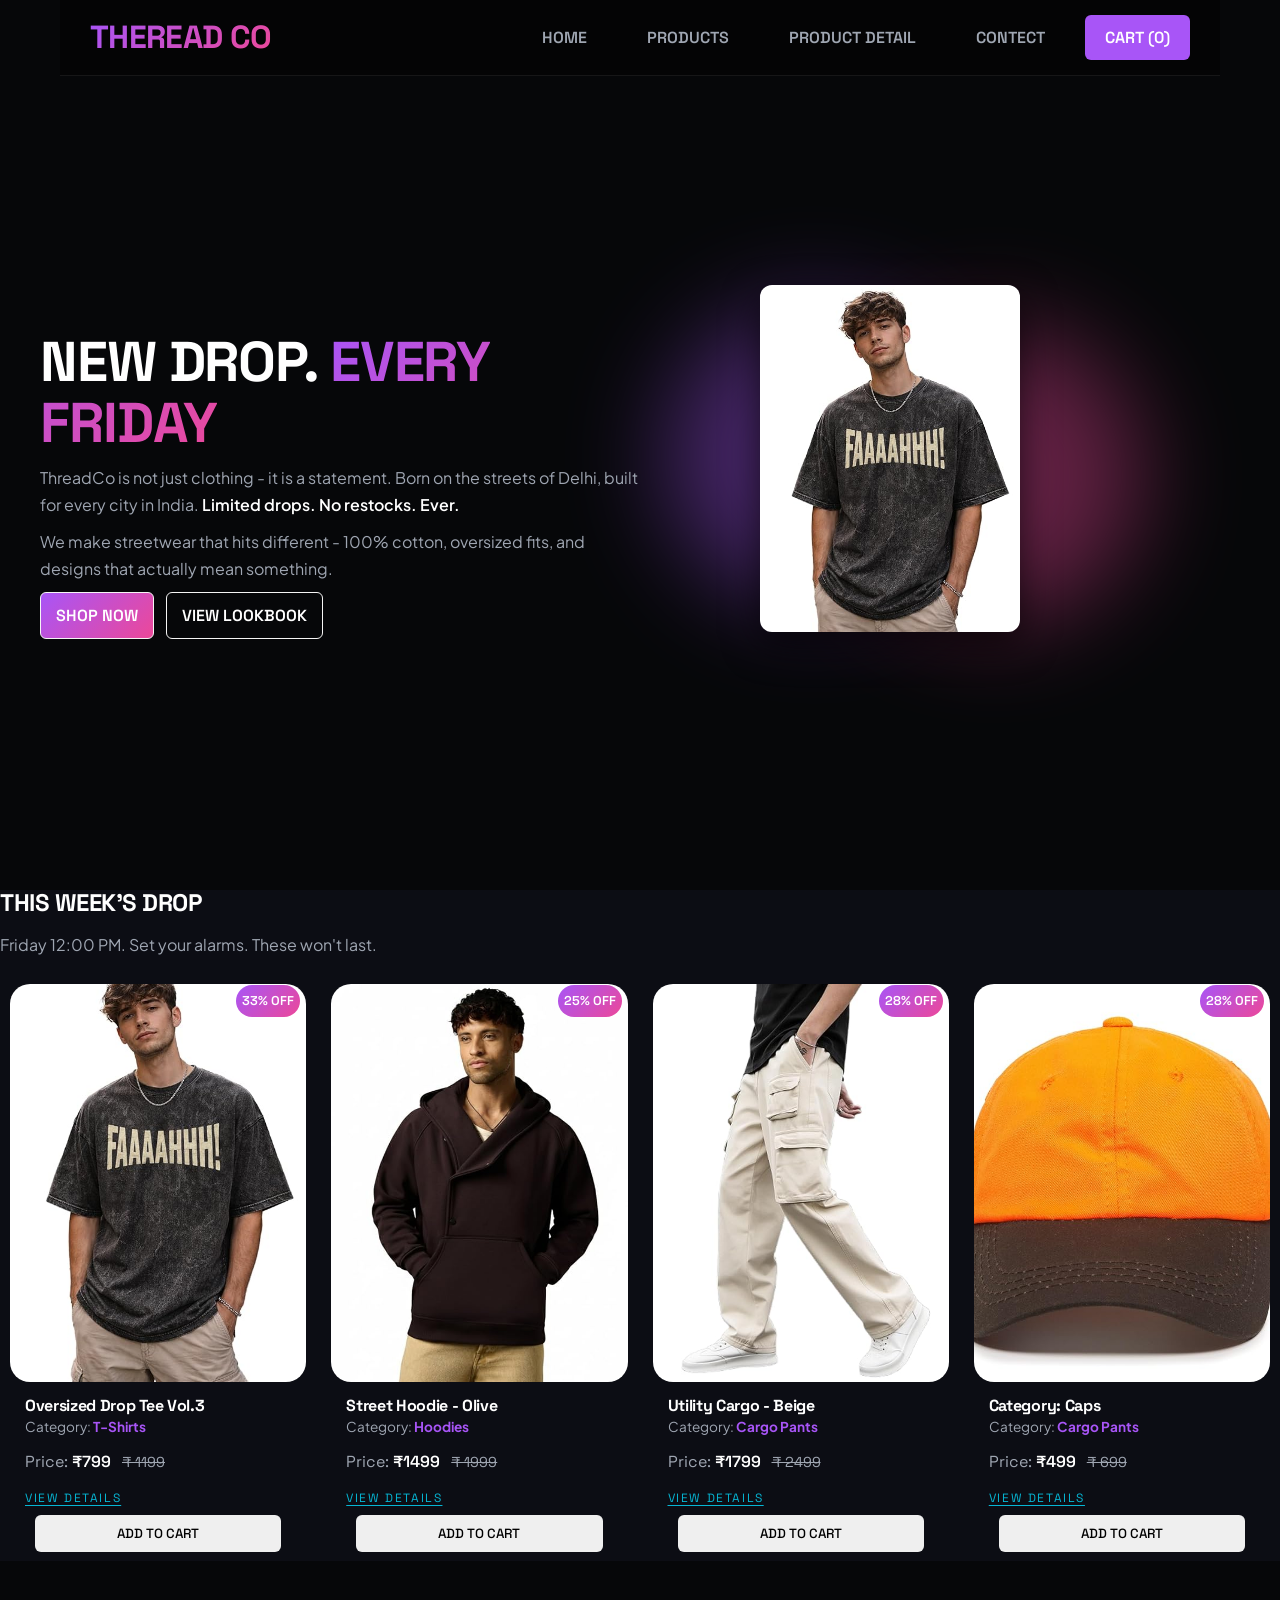
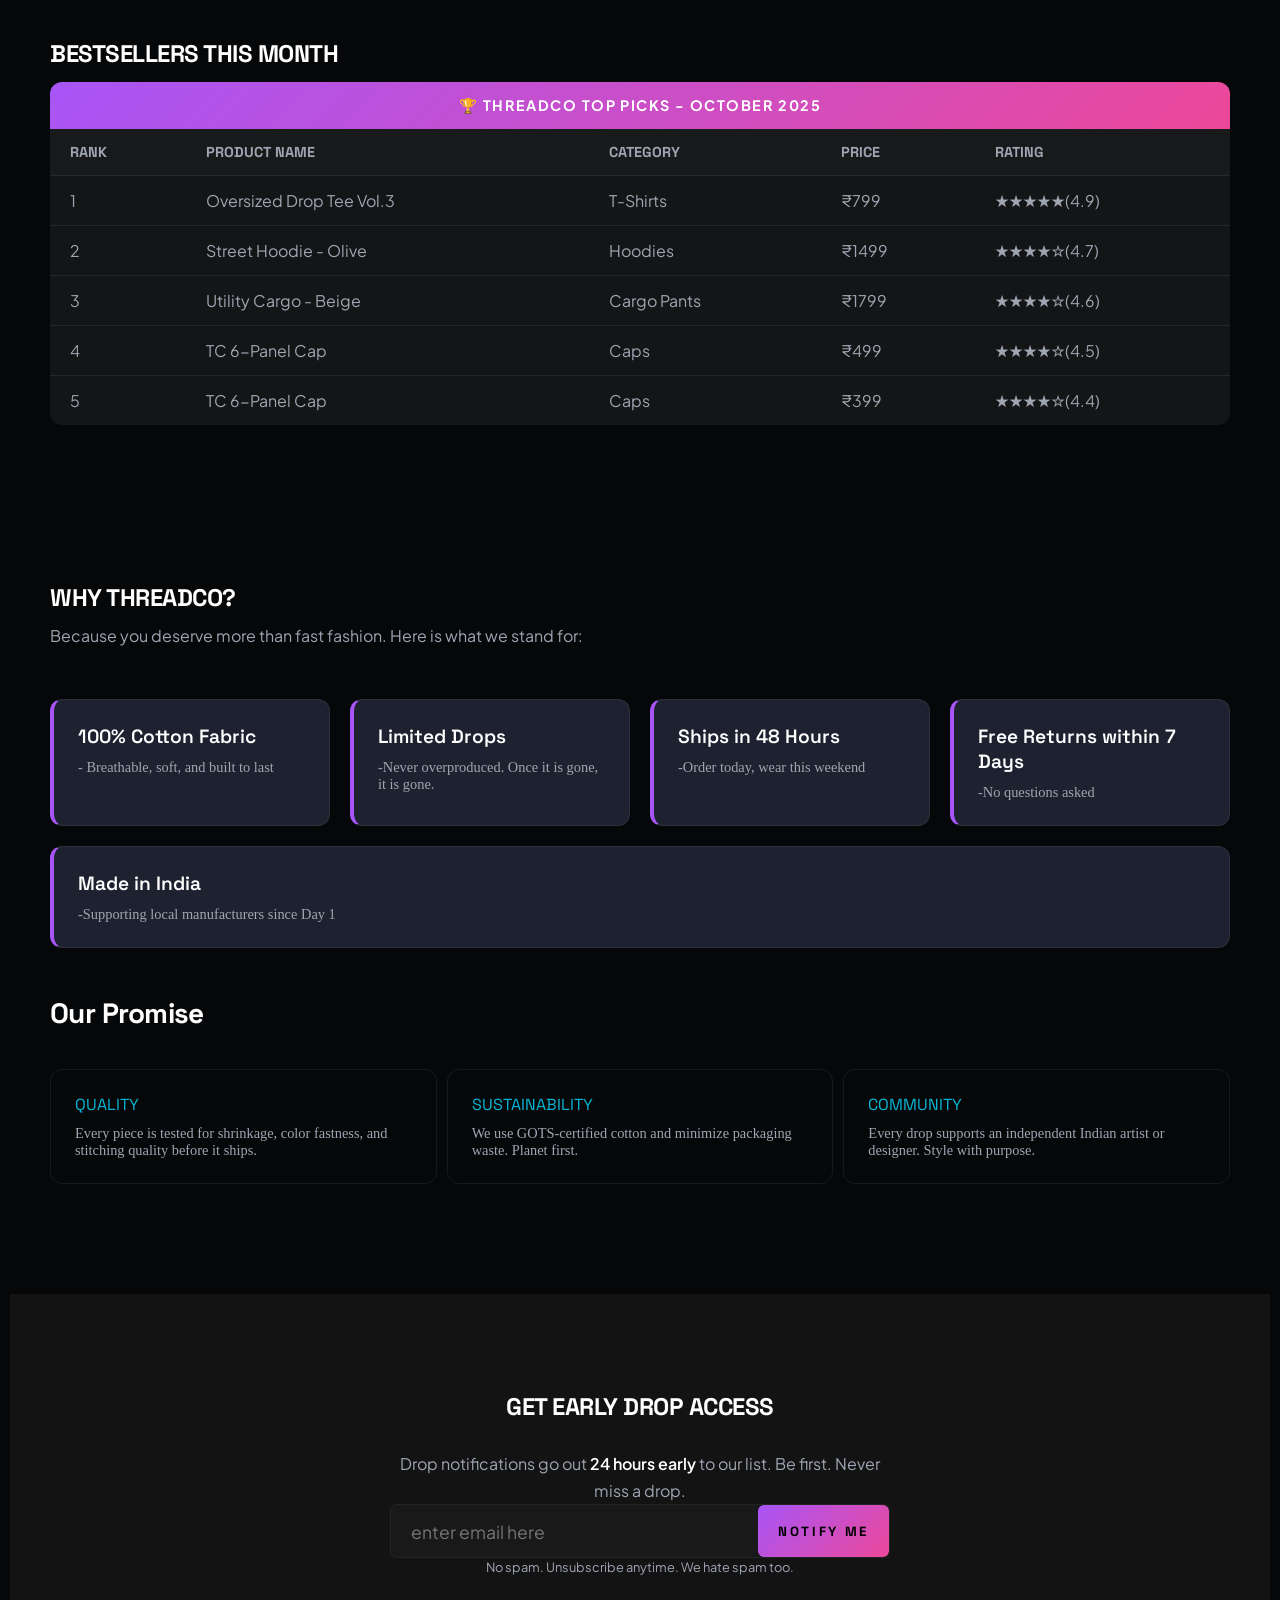
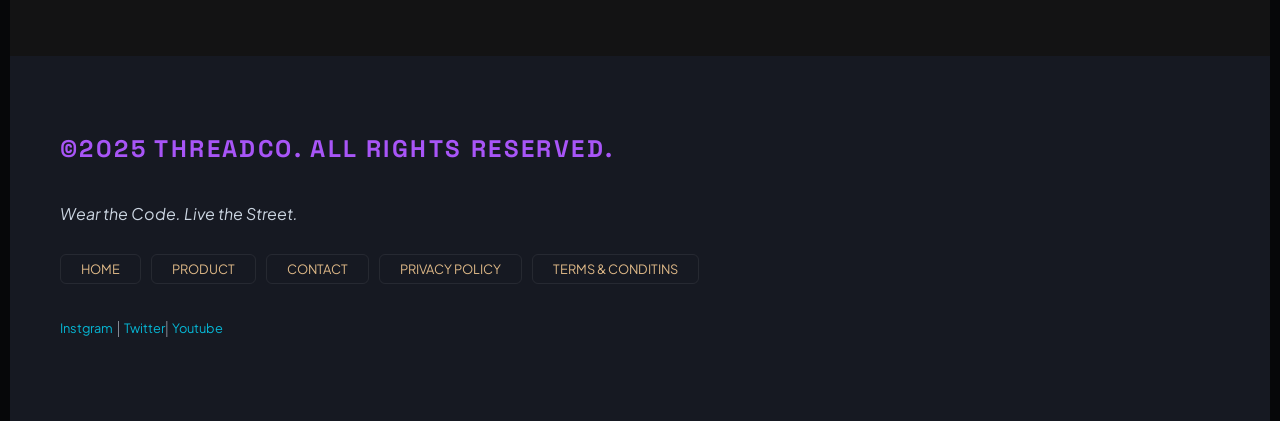
==== index.html @ 972f9338 "Add thread-co project" ====
<!DOCTYPE html>
<html lang="en">
<head>
    <meta charset="UTF-8">
    <meta name="viewport" content="width=device-width, initial-scale=1.0">
    <title> Thredco - the Catalogue </title>
    <link rel="stylesheet" href="sty.css">
    
    
  
</head>
<body>
    <header>
        <h1>Theread Co</h1>
        <!-- <p><em>Were the code live the street.</em></p> -->
     <nav>
        <ul>
            <li><a href="index.html">Home</a></li>
            <li><a href="Products.html">Products</a></li>
            <li ><a href="ProductDetail.html">Product Detail</a></li>
            <li><a href="Contectus.html">Contect</a></li>
            <li id="hii"><a href="Add to Cart">Cart (0)</a></li>
        </ul>
      </nav>
    </header>
    <main>
        <section id="hero">
          
           <div class="left-hero">
             <h2>New Drop. <span id="gradient-text">Every Friday</span>
                </h2>
            <p>ThreadCo is not just clothing - it is a statement. Born on the streets of Delhi, built for every city in India. <strong>Limited drops. No restocks. Ever.</strong></p>
            <p>We make streetwear that hits different - 100% cotton, oversized fits, and designs that actually mean something.</p>
            <div id="cta"> 
                 <a href="Products.html" class="btn1">Shop Now </a> 
        
             <a href="Products.html" class="btn2">View Lookbook</a>
            </div>
          
            </div> 
            <div class="right-hero">
                  <div class="glow  orb1"></div>
                    <div class="glow orb2"></div>
                    <div class="right-hero-image"> <img src="img/product 1.jpg" alt=""></div>
               
            </div>
             
          
        </section>

        <section id="week-drop">
            <h2>This Week's Drop</h2>
            <p>Friday 12:00 PM. Set your alarms. These won't last.</p>

        
         <div class="cards">

             <article >
                <figure>
                    <img src="img/product 1.jpg" alt="">
                    <figcaption>
                        Oversized Drop Tee Vol.3
                    </figcaption>
                </figure>
                <h3>Oversized Drop Tee Vol.3</h3>
                <p>Category: <span>T-Shirts</span></p>
                <p>Price: <strong>&#8377;799 
                </strong><s>&#8377; 1199</s></p>
                <p><mark>33% OFF</mark></p>
            
                
                <a href="">View Details</a>
                <button >Add to Cart</button>
            </article>
        

    
            

            <article >
                <figure>
                    <img src="img/product 2.jpg" alt="">
                    <figcaption>
                        Street Hoodie - Olive
                    </figcaption>
                </figure>
                <h3>Street Hoodie - Olive</h3>
                <p>Category: <span>Hoodies</span></p>
                <p>Price: <strong>&#8377;1499 
                </strong><s>&#8377; 1999</s></p>
                <p><mark>25% OFF</mark></p>
            
                <a href="">View Details</a>
                <button >Add to Cart</button>

            </article>

        



                <article >
                <figure>
                    <img src="img/product 3.jpg" alt="">
                    <figcaption>
                        Utility Cargo - Beige

                    </figcaption>
                </figure>
                <h3>Utility Cargo - Beige</h3>
                <p>Category: <span>Cargo Pants</span></p>
                <p>Price: <strong>&#8377;1799 
                </strong><s>&#8377; 2499</s></p>
               <p> <mark>28% OFF</mark></p>
        
                <a href="">View Details</a>
                <button >Add to Cart</button>

            </article>
          
             

                <article>
                <figure>
                    <img src="img/product 4.jpg" alt="">
                    <figcaption>
                        TC 6-Panel Cap
                    </figcaption>
                </figure>
                <h3>Category: Caps</h3>
                <p>Category: <span>Cargo Pants</span></p>
                <p>Price: <strong>&#8377;499 
                </strong><s>&#8377; 699</s></p>
                <p><mark>28% OFF</mark></p>
                
    
                <a href="">View Details</a>
                <button >Add to Cart</button>

            </article>

    </div>

        </section>
           

        
        <section class="best-sellers" id="best-sellers-this">
            <h2>Bestsellers This Month</h2>
            <div class="table-scroll">
            <table>
             <thead>
                <tr>
                    <th colspan="5" id="sk">&#127942;
                 ThreadCo Top Picks - October 2025
                    </th>
                    
                </tr>
                <tr>
                    <th>Rank</th>
                    <th>Product Name</th>
                    <th>Category</th>
                    <th>Price</th>
                    <th>Rating</th>
                </tr>
            </thead>
                <tbody>
                <tr>
                    <td>1</td>
                    <td>Oversized Drop Tee Vol.3</td>
                    <td>T-Shirts</td>
                    <td>&#8377;799</td>
                    <td>&#9733;&#9733;&#9733;&#9733;&#9733;(4.9)</td>
                </tr>
                <tr>
                    <td>2</td>
                    <td>Street Hoodie - Olive</td>
                    <td>Hoodies</td>
                    <td>&#8377;1499</td>
                    <td>&#9733;&#9733;&#9733;&#9733;&#9734;(4.7)</td>
                </tr>
                <tr>
                    <td>3</td>
                    <td>	Utility Cargo - Beige</td>
                    <td>Cargo Pants</td>
                    <td>&#8377;1799</td>
                    <td>&#9733;&#9733;&#9733;&#9733;&#9734;(4.6)</td>
                </tr>
                <tr>
                    <td>4</td>
                    <td>TC 6-Panel Cap</td>
                    <td>Caps</td>
                    <td>&#8377;499</td>
                    <td>&#9733;&#9733;&#9733;&#9733;&#9734;(4.5)</td>
                </tr>
                <tr>
                    <td>5</td>
                    <td>TC 6-Panel Cap</td>
                    <td>Caps</td>
                    <td>&#8377;399</td>
                    <td>&#9733;&#9733;&#9733;&#9733;&#9734;(4.4)</td>
                </tr>
                </tbody>
            </table>
            </div>

        </section>
        <section id="why-threadco">
            <h2>Why ThreadCo?</h2>
            <p>Because you deserve more than fast fashion. Here is what we stand for:</p>
            <ul>
                <li><strong>100% Cotton Fabric</strong> - Breathable, soft, and built to last</li>
                <li><strong>Limited Drops </strong> -Never overproduced. Once it is gone, it is gone.</li>
                <li><strong>Ships in 48 Hours </strong> -Order today, wear this weekend</li>
                <li><strong>Free Returns within 7 Days </strong> -No questions asked</li>
                <li><strong>Made in India </strong> -Supporting local manufacturers since Day 1</li>
            </ul>
                <h3>Our Promise</h3>
                <dl >
                    <section>
                         <dt>Quality </dt>
                        <dd>
                            Every piece is tested for shrinkage, color fastness, and stitching quality before it ships.
                        </dd>
                    </section>
                    <section>

                    
                        <dt>Sustainability </dt>
                    <dd>
                        We use GOTS-certified cotton and minimize packaging waste. Planet first.
                    </dd>
                    </section>
                    <section>
                         
                   
                    <dt>Community </dt>
                     <dd>Every drop supports an independent Indian artist or designer. Style with purpose.

                     </dd>
                    </section>
                   
                   
                   
                   

                </dl>
            
        </section>
        <section id="get-early">
            <h2>Get Early Drop Access</h2>
            <p>Drop notifications go out <strong>24 hours early</strong>  to our list. Be first. Never miss a drop.</p>
            <form action="">
                <!-- <label for="email">Your Email:</label> -->
                <input type="email" id="email" placeholder="enter email here">
                <button type="button">Notify Me</button><br>
                 </form>
                <small>No spam. Unsubscribe anytime. We hate spam too.</small>
           

        </section>

    </main>
    <footer id="footer">
        <h3>&copy;2025 ThreadCo. All rights reserved.</h3>
        <em>Wear the Code. Live the Street.</em>
        <nav>
        <ul>
            <li><a href="index.html">Home</a></li>
            <li><a href="ProductDetail.html">Product</a></li>
            <li><a href="Contectus.html">Contact</a></li>
            <li><a href="Privicy Policy">Privacy policy</a></li>
            <li><a href="Terms & Condition">Terms & Conditins</a></li>
        </ul>
        </nav>
        <p><a href="">Instgram</a> | <a href="">Twitter</a>| <a href="">Youtube</a></p>
    </footer>
</body>
</html>
---- sty.css ----
@import url("https://fonts.googleapis.com/css2?family=Plus+Jakarta+Sans:wght@300;400;500;600;700;800&family=Space+Grotesk:wght@400;500;600;700;800&display=swap");

* {
  margin: 0;
  padding: 0;
  box-sizing: border-box;
}
html {
  font-size: 16px;
}

:root {
  /* Brand Theme Colors */
  --color-primary: #a855f7;
  --color-primary-glow: rgba(168, 85, 247, 0.25);
  --color-secondary: #ec4899;
  --color-secondary-glow: rgba(236, 72, 153, 0.25);
  --color-accent: #06b6d4;

  /* Base & Layout Backgrounds */
  --color-bg-base: #060709;
  --color-bg-section: #0c0d14;
  --color-bg-footer: #161922;
  --color-surface: #11131a;
  --color-surface-muted: #1e212f;

  /* Borders */
  --color-border: rgba(255, 255, 255, 0.07);

  /* Typography Text Colors */
  --white: #ffffff;
  --color-text-body: #cbd5e1;
  --color-text-muted: #9fa6b2;
  --font-display: "Space Grotesk", sans-serif;
  --font-body: "Plus Jakarta Sans", sans-serif;
  --radius-sm: 6px;
  --radius-md: 12px;
  --radius-lg: 20px;
  --shadow-sm: 0 4px 12px rgba(0, 0, 0, 0.5);
  --shadow-md: 0 12px 36px rgba(0, 0, 0, 0.7);
  --shadow-lg: 0 24px 64px rgba(0, 0, 0, 0.9);
  --gradient-accent: linear-gradient(
    135deg,
    var(--color-primary) 0%,
    var(--color-secondary) 100%
  );
  --gradient-secondary: linear-gradient(
    135deg,
    var(--color-accent) 0%,
    #3b82f6 100%
  );
}
body {
  background-color: var(--color-bg-base);
  /* padding: 0px 40px; */
  padding-left: clamp(20px 3vw 40px);
  padding-right: clamp(20px 3vw 40px);
  overflow-x: hidden;

}

h1,
h2,
h3,
h4,
h5,
h6 {
  font-family: var(--font-display);
  font-weight: 700;
  line-height: 1.1;
  letter-spacing: -0.02em;
  color: var(--white);
}

                      */
h2 {
  font-size: clamp(2rem, 5vw, 3.5rem);
}
h3 {
  font-size: clamp(1.2rem, 2.5vw, 1.75rem);
}
h4 {
  font-size: 1.125rem;
  font-weight: 600;
}
p {
  font-size: 1rem;
  line-height: 1.7;
  color: var(--color-text-muted);
}

small {
  font-size: 0.8rem;
  color: var(--color-text-muted);
}
strong {
  color: var(--white);
  font-weight: 600;
}
em {
  color: var(--color-text-body);
}

html {
  font-size: 16px;
}

ul {
  list-style: none;
}

a {
  /* color: inherit;  */
  color: burlywood;
  text-decoration: none;
}

header {
  position: fixed;
  background-color: rgba(4, 4, 4, 0.604);
  webkit-backdrop-filter: blur(10px);
  display: flex;

  left: 60px;
  right: 60px;
  border-bottom: 1px solid var(--color-border);
  justify-content: space-between;
  align-items: center;
  padding: 20px 30px;
  text-transform: uppercase;
  gap: 10px;
  z-index: 1;
}
header nav ul {
  display: flex;
  gap: 20px;
  flex-wrap: wrap;
  justify-content: center;
}
header h1 {
  font-size: 2rem;
  letter-spacing: spacing 0.07em;
  background: var(--gradient-accent);
  background-clip: text;
  color: transparent;
}

header nav a {
  font-family: var(--font-display);
  color: var(--color-text-muted);
  padding: 12px 20px;
  border-radius: var(--radius-sm);
  font-weight: 600;
  text-wrap: nowrap;
}
header nav a:hover {
  background-color: rgba(32, 31, 31, 0.605);
  color: var(--white);
}
header nav li:last-child a {
  background-color: var(--color-primary);
  color: var(--white);
}
header nav li:last-child a:hover {
  background-color: var(--color-secondary);
}

main {
  padding-top: 80px;
}

#hero {
  min-height: 90vh;
  display: flex;
  justify-content: space-between;
  align-items: center;
  padding: 50px 40px;
  overflow: hidden;
}

.left-hero {
  display: flex;
  flex-direction: column;
  gap: 10px;
  max-width: 600px;
}

.left-hero h2 {
font-size: clamp(2rem, 5vw, 3.5rem);
  text-transform: uppercase;
}

#gradient-text {
  background: var(--gradient-accent);
  background-clip: text;
  color: transparent;
}

#hero p {
  font-size: 1.4rem;
  font-size: clamp(1rem, 1vw, 1.8rem);
  font-family: var(--font-body);
}

#cta {
  display: flex;
  gap: 12px;
  margin: px;
  color: var(--white);
}

#cta a {
  border: 1px solid whitesmoke;
  padding: 12px 15px;
  border-radius: var(--radius-sm);
  text-transform: uppercase;
  font-family: var(--font-display);
  font-weight: 600;
  color: var(--white);
}

.btn1 {
  background: var(--gradient-accent);
  display: flex;
  justify-content: center;
  align-items: center;
}

.btn1:hover {
  background: rgb(240, 119, 226);
  box-shadow: 0px 20px 20px var(--color-secondary-glow);
}

.btn2 {
  border: 2px solid rgba (66, 64, 64, 0.926);
}
.btn2:hover {
  background-color: rgba(255, 255, 255, 0.07);
  border-color: var(--white);
}

.right-hero {
  height: 400px;
  justify-content: center;
  align-items: center;
  flex: 0.8;
  position: relative;

  /* left: 10rem; */
}
.right-hero-image {
  border-radius: var(--radius-lg);
  z-index: -1;
  box-shadow: var(--shadow-md);
  animation: left-hero 3s infinite alternate;
  max-width: 260px;
  height: auto;
  aspect-ratio: 3/4;
  border-radius: var(--radius-md);
  overflow: hidden;
   
   
  
}

.right-hero-image img {
     max-width: 100%; 
  height: auto;
  display: block;
    

  

}

@keyframes left-hero {
  0% {
  }
  100% {
    transform: translateY(8px);
  }
}
.right-hero img:hover {
  border: 1px solid var(--color-primary);
  box-shadow: var(--shadow-md);
}

.glow {
  width: 300px;
  height: 300px;

  border-radius: 50%;
  position: absolute;
  z-index: -1;
  filter: blur(50px);
  opacity: 0.4;
  animation: glowan 5s infinite 1s alternate;
}
@keyframes glowan {
  0% {
    opacity: 0.5;
  }
  100% {
    opacity: 0.1;
  }
}

.orb1 {
  background-color: var(--color-primary);
  top: 5%;
  left: -20%;
}
.orb2 {
  background-color: var(--color-secondary);
  bottom: 15%;
  right: 20%;
}

#week-drop {
  background-color: #0c0d14;
  padding: px px;
}
#week-drop h2 {
  text-transform: uppercase;
}

#week-drop > p {
  margin: 15px 0px;
  font-family: var(--font-body);
}

.cards {
  display: flex;
  flex-wrap: wrap;
  gap: 5px;
  margin-top: 10px;
}
.cards article,
grid article {
  display: flex;
  flex-direction: column;
  flex: 1 1 260px;
  padding: 5px;
  overflow: hidden;
  border-radius: var(--radius-lg);
}
grid article figure {
  aspect-ratio: 4/4;
}

figure {
  position: relative;
  overflow: hidden;
  aspect-ratio: 3/4;
  padding: 5px;
  border-radius: var(--radius-lg);
}

figure img {
  width: 100%;
  height: 100%;
  object-fit: cover;
  overflow: hidden;
  border-radius: var(--radius-lg);
  transition: all 2s linear 0s;
}

p {
  font: 1rem;
  line-height: 1.7;
  color: var(--color-text-muted);
}

article {
  position: relative;
  transition: all 1s linear 0s;
}

figcaption {
  display: none;
}

article h3 {
  padding: 10px 20px 0px;
  font-size: 1rem;
}

article p:first-of-type {
  padding: 0px 20px;
  font-family: var(--font-body);
  font-size: 0.85rem;
}
article p span {
  color: var(--color-primary);
  font-weight: 700;
}
article p:nth-of-type(2) {
  padding: 10px 20px;
  font-family: var(--font-display);
}
article p s {
  margin-left: 7px;
  font-size: 0.9rem;
}

article p mark {
  background: var(--gradient-accent);
  padding: 5px 6px;
  border-radius: var(--radius-lg);
  color: var(--white);
  font-family: var(--font-display);
  font-weight: 600;
  position: absolute;
  top: 2%;
  right: 5%;
  font-size: 0.8rem;
}
article > a {
  color: var(--color-accent);
  text-decoration: underline;
  text-transform: uppercase;
  letter-spacing: 0.1rem;
  font-size: 12px;
  font-family: var(--font-display);
  text-underline-offset: 3px;
  padding: 5px 20px;
}

article > a:hover {
  color: var(--color-secondary);
}

article > button {
  margin: 4px 30px;

  padding: 10px 20px;
  border: none;
  text-transform: uppercase;
  font-family: var(--font-display);
  font-weight: 500;
  border-radius: var(--radius-sm);
}
article > button:hover {
  columns: var(--white);
  background-color: var(--color-primary);
  cursor: pointer;
}
article:hover {
  border: 1px solid var(--color-primary);
  box-shadow: px 10px 10px var(--color-primary-glow);
  transform: translate(0px, -4px);
  border-radius: var(--radius-lg);
}

article:hover > figure img {
  transform: scale(1.1);
}

.best-sellers {
  padding: 80px 50px;
}
.best-sellers > h2 {
  text-transform: uppercase;
  margin-bottom: 15px;
}

.best-sellers table {
  color: white;
  width: 100%;
  border-radius: var(--radius-md);
  overflow: hidden;
  border-collapse: collapse;

}
th[colspan="5"] {
  background: var(--gradient-accent);
  padding: 14px 20px;
  font-family: var(--font-body);
  letter-spacing: 0.1em;
  text-transform: uppercase;
  text-align: center;
  color: white;
}
th {
  padding: 14px 20px;
  text-align: start;

  font-family: var(--font-display);
  text-transform: uppercase;
  background-color: rgba(255, 255, 255, 0.07);
  color: var(--color-text-muted);
  font-size: 0.9rem;
}

td {
  padding: 14px 20px;
  font-family: var(--font-body);
  color: var(--color-text-muted);
  background-color: rgba(30, 30, 30, 0.605);
  border-top: 1px solid var(--color-border);
}
tr:hover td {
  background-color: rgba(255, 255, 255, 0.07);
}

#best-sellers-this tr:hover td:first-child {
  color: var(--color-secondary);
}

#why-threadco {
  padding: 80px 50px;
  /* color: white; */
}

#why-threadco h2 {
  text-transform: uppercase;
  margin-bottom: 10px;
}

#why-threadco p {
  font-family: var(--font-body);
  margin-bottom: 5px;
}
#why-threadco ul {
  display: flex;
  flex-wrap: wrap;
  gap: 20px;
  margin: 50px 0px;
  font: var(--font-body);
  color: var(--color-text-muted);
  font-size: 0.9rem;
}

#why-threadco ul li {
  flex: 1 1 240px;
  background-color: var(--color-surface-muted);
  padding: 24px;
  border-radius: var(--radius-md);
  border: 1px solid var(--color-border);
  border-left: 4px solid var(--color-primary);
}
#why-threadco ul li:hover {
  border-left: 4px solid var(--color-secondary);
}
#why-threadco ul li strong {
  display: block;
  font-family: var(--font-display);
  margin-bottom: 10px;
  font-size: 1.2rem;
}

#why-threadco dl {
  margin-top: 10px;
  /* border: 1px solid var(--color-border); */
  color: var(--color-text-muted);
  display: flex;
  flex-wrap: wrap;
  padding: 30px 0px;
  gap: 10px;
}

#why-threadco dl section {
  border: 1px solid var(--color-border);
  padding: 24px;
  border-radius: var(--radius-md);

  flex: 1 1 250px;
}

#why-threadco dl dt {
  color: var(--color-accent);
  font-family: var(--font-display);
  margin-bottom: 10px;
  text-transform: uppercase;
}
#why-threadco dl dd {
  font: var(--font-body);
  color: var(--color-text-muted);
  font-size: 0.9rem;
}

#why-threadco dl section:hover {
  border: 1px solid var(--color-primary);
}

#get-early {
  background-color: rgba(179, 170, 170, 0.07);
  text-align: center;
  padding: 80px 50px;
  margin: 0px 10px;
}

#get-early h2 {
  text-transform: uppercase;
  padding: 20px 5px;
}
#get-early p {
  font-family: var(--font-body);
  font-size: 1rem;
  max-width: 500px;
  margin: auto;
  padding-top: 10px;
}
#get-early form {
  display: flex;
  margin: auto;
  border: 1px solid var(--color-border);
  border-radius: var(--radius-sm);
  max-width: 500px;
  overflow: hidden;
}

#get-early input[type="email"] {
  flex: 1;

  padding: 14px 20px;
  background: transparent;
  border: none;
  outline: none;
  color: white;
  font-family: var(--font-body);
  font-size: 1.2rem;
  background-color: rgba(117, 101, 101, 0.07);
}
#get-early input[type="email"]::placeholder {
  font-size: 1.1rem;
}
#get-early form button {
  font-family: var(--font-display);
  letter-spacing: 0.2em;
  text-transform: uppercase;
  padding: 12px 20px;
  border: none;
  outline: none;
  border-radius: var(--radius-sm);
  background: var(--gradient-accent);
  font-weight: 700;
  font-size: r;
}
#get-early small {
  font-family: var(--font-body);
}
footer {
  padding: 80px 50px;
  margin: 0px 10px;
  background-color: var(--color-bg-footer);
}
footer h3 {
  font-size: 1.5rem;
  color: var(--color-primary);
  letter-spacing: 0.1em;
  text-transform: uppercase;
  padding-bottom: 40px;
}
footer em {
  font-family: var(--font-body);
  padding-bottom: 30px;
  display: block;
}
footer ul {
  display: flex;
  gap: 10px;
  padding-bottom: 30px;
  flex-wrap: wrap;
}
footer li {
  border: 1px solid var(--color-border);
  padding: 6px 20px;
  border-radius: var(--radius-sm);
  justify-content: center;
  align-items: center;
  text-transform: uppercase;
  font-family: var(--font-body);
  font-size: 0.8rem;
}
footer li a:visited {
  color: var(--color-text-muted);
}
footer li:hover {
  border: 1px solid var(--color-primary);
}
footer p a:visited {
  color: var(--color-accent);
}
footer p a {
  font-family: var(--font-body);
  font-size: 0.8rem;
}
footer p a:hover {
  color: var(--color-secondary);
}



#catalogue {
  padding: 80px 70px;
}

#catalogue h2 {
  text-transform: uppercase;
  font-size: clamp(2rem, 5vw, 3.5rem);
  padding-bottom: 10px;
}
#catalogue p {
  font-size: 1.1rem;
  font-family: var(--font-body);
}

#product-layout {
  /* siderbar+product->heading+grid */
  display: grid;
  grid-template-columns: 280px 1fr;
  background-color: var(--color-bg-section);
  padding: 60px;
  gap: 30px;
  position: relative;
  align-items: start;
}
#products h2 {
  text-transform: uppercase;
  color: var(--color-text-muted);
  font-size: clamp(2rem, 5vw, 3.5rem);
  padding-bottom: 20px;
}

.rightcol {
  display: grid;
  grid-template-columns: repeat(auto-fit, minmax(200px, 1fr));
  gap: 20px;
}

#sidebar {
  background-color: #11131a;
  padding: 20px 14px;
  position: sticky;
  top: 100px;
  border-radius: var(--radius-lg);
}

#sidebar h2 {
  padding-bottom: 20px;
  text-transform: uppercase;
  font-size: 0.8rem;
  color: var(--color-primary);
  letter-spacing: 0.2rem;
}
#sidebar hr {
  opacity: 0.1;
  height: 0.5px;
}
#sidebar h3 {
  padding-top: 20px;
  padding-bottom: 10px;
  text-transform: uppercase;
  font-size: 0.8rem;
  letter-spacing: 0.2rem;
}
#sidebar ul {
  display: flex;
  flex-direction: column;
  gap: 10px;
  color: var(--color-text-muted);
  font-family: var(--font-body);
}
#sidebar ul li {
  /* display: flex; */
  gap: 10px;
}

#sidebar input[type="checkbox"] {
  accent-color: var(--color-primary);
  width: 18px;
  height: 18px;
  cursor: pointer;
}

#sidebar label {
  cursor: pointer;
  color: var(--color-text-muted);
  font-family: var(--font-body);
}

#sidebar input[type="number"] {
  width: 100%;
  margin: 10px 0px;
  padding: 8px 10px;
  background-color: rgba(0, 0, 0, 0.9);
  border: 1px solid var(--color-border);
  border-radius: var(--radius-md);
  outline: none;
  color: white;
  font-size: 0.9rem;
}
#sidebar input[type="number"]:focus {
  border-color: var(--color-primary);
}

#sidebar select {
  width: 100%;
  margin: 10px 0px;
  padding: 8px 10px;
  background-color: rgba(0, 0, 0, 0.9);
  border: 1px solid var(--color-border);
  border-radius: var(--radius-md);
  outline: none;
  color: white;
  font-size: 0.9rem;
}
#sidebar button {
  width: 100%;
  margin: 10px 0px;
  padding: 8px 10px;
  font-family: var(--font-display);
  text-transform: uppercase;
  border-radius: var(--radius-sm);

  border: 1px solid var(--color-border);
  border-radius: var(--radius-md);
  outline: none;
  font-weight: 600;
  font-size: 1rem;
  cursor: pointer;
}
#sidebar button:nth-of-type(2) {
  background-color: transparent;
  color: var(--color-text-muted);
}

.best-sellers-compare p {
  font-size: 1rem;
  font-family: var(--font-body);
  margin: 10px 5px;
}
.best-sellers-compare table tr:first-child th {
  background-color: black;
  text-align: center;
  color: white;
}
.best-sellers-compare table tr th,
.best-sellers-compare table td {
  border: none;
  color:;
}
.best-sellers-compare table tr:nth-of-type(2) th {
  color: white;
}
.best-sellers-compare table tr th {
  color: var(--color-accent);
}
.best-sellers-compare table tr {
  border: 1px solid var(--color-border);
}

#products article button {
  width: 80%;

  border: 1px solid var(--color-border);
}

#products article button {
  background-color: transparent;
  color: white;
}

#products article button:hover {
  background-color: var(--white);
  color: black;
}

#products article a {
  margin: 0px 5px;
  cursor:;
}

nav[aria-level="breadcrumb"] {
  padding: 15px 30px;
  background-color: rgba(125, 115, 115, 0.07);
  color: var(--color-text-muted);
}
nav[aria-level="breadcrumb"] a {
  color: var(--color-primary);
  font-family: var(--font-body);
  font-size: 1rem;
  padding: 0px 5px;
}
nav[aria-level="breadcrumb"] a:hover {
  color: var(--color-secondary);
}

#product-detailp {
  display: flex;
  padding: 40px 30px;
  flex-wrap: wrap;
  justify-content: center;
  gap: 30px;
}

#product-detailp figure {
  flex: 0 0 50%;
}
#product-detailp div {
  flex: 1;
}

#product-detailp h3 {
  font-family: var(--font-display);
  text-transform: uppercase;
  font-size: 3rem;
}

#product-detailp p {
  color: var(--color-text-muted);
  padding: 10px 0px;
  font-size: 1.1rem;
  font-weight: 500;
  font-family: var();
}

#product-detailp div mark {
  background: var(--gradient-accent);
  padding: 10px 18px;
  border-radius: var(--radius-lg);
  color: var(--white);
  font-family: var(--font-display);
  font-weight: 600;
  top: 2%;
  right: 5%;
  font-size: 0.8rem;
}

#product-detailp p:nth-of-type(2) strong {
  font-size: 2rem;
  font-family: var(--font-display);
  padding-left: 20px;
}
#product-detailp p:nth-of-type(2) {
  display: flex;
  align-items: center;
  gap: 15px;
}
#product-detailp s {
  font-size: 1.3rem;
  padding: 0px 15px;
}

#product-detailp small {
  font-size: 1rem;
}
#product-detailp label {
  display: block;
  color: white;
  font-size: 0.9rem;
  text-transform: uppercase;
  font-family: var(--font-display);
  letter-spacing: 0.1;
  margin-top: 30px;
}
#product-detailp input[type="number"],
#product-detailp select {
  background-color: rgba(255, 255, 255, 0.07);
  border: 1px solid var(--color-border);
  outline: none;
  padding: 10px 20px;
  margin: 10px 0px;
  width: 100%;
  max-width: 250px;
  color: white;
  border-radius: var(--radius-sm);
}
#product-detailp input[type="number"]:focus,
#product-detailp select:focus {
  border-color: var(--color-primary);
}

#product-detailp a {
  margin-left: 10px;
  font-family: var(--font-body);
  text-decoration: underline;
  font-size: 0.9rem;
  text-underline-offset: 5px;
  color: var(--color-accent);
}

.btns {
  display: flex;
  gap: 10px;
}

.btns button {
  flex: 1;
  padding: 10px;
  font-size: 1.1rem;
  text-transform: uppercase;
  font-family: var(--font-display);
  border: none;
  border-radius: var(--radius-sm);
  color: white;
  font-weight: 600p;
}
.btns button:first-child {
  background: var(--gradient-accent);
  flex: 1.5;
}
.btns button:nth-of-type(2) {
  background-color: transparent;
  border: 1px solid white;
}

.btns button:nth-of-type(2):hover {
  background-color: white;
  color: black;
}
#product-detailp ul {
  color: white;
  display: flex;
  flex-direction: column;
  gap: 10px;
  padding: 20px;
  border: 1px solid var(--color-border);
  border-left: 3px solid var(--color-accent);
  border-radius: var(--radius-md);
  background-color: rgba(125, 115, 115, 0.07);
}
#product-detailp ul li {
  color: var(--color-text-muted);
  font-family: var(--font-body);
}

#Size-chart {
  background-color: var(--color-surface);
  padding: 70px 50px;
  border: none;
}

#Size-chart h2 {
font-size: clamp(2rem, 5vw, 3.5rem);
  font-family: var(--font-display);
  text-transform: uppercase;
}
#Size-chart p {
  padding: 15px 0px;
  font-size: 1.1rem;
  font-family: var(--font-body);
}

#Size-chart caption {
  color: var(--color-text-muted);
  font-family: var(--font-body);
}

#Size-chart table {
  color: white;
  width: 100%;
  border: none;

  border-radius: var(--radius-md);
  overflow: hidden;
  border-collapse: collapse;
}
#Size-chart table th:first-child {
  color: var(--white);
  text-align: center;
  background-color: var(--color-bg-section);
}

#Size-chart table tr:nth-of-type(2) th {
  color: var(--white);
  background-color: #1b1b1c;
}

#Size-chart table tr {
  border-collapse: collapse;
}

#products-dl {
  color: white;
  padding: 80px 40px;
}

#products-dl dl {
  display: flex;
  flex-direction: column;
  gap: 10px;
}
#products-dl dl div {
  display: flex;
  border-top: 1px solid var(--color-border);
  max-width: 800px;
  gap: 10px;
  padding: 8px 0px;
  margin-top: px;
  align-items: center;
}
#products-dl dl div dt {
  flex: 1;
  color: var(--color-text-muted);
  font-family: var(--font-display);
}
#products-dl dl div dd {
  flex: 2;
  font-family: var(--font-body);
}

#Customer-reviews {
  background-color: var(--color-bg-section);
  padding: 80px 40px;
 
}

#Customer-reviews h2 {
  text-transform: uppercase;
  padding: 10px 0px;
}

#Customer-reviews p {
  font-family: var(--font-body);
  /* color: white; */
  font: size 1.1rem;
}
.Customer-reviews-div {
  display: flex;
   flex-wrap: wrap;
  gap: 20px;
  margin: 20px 0px;
}
.Customer-reviews-div article {
  flex: 1;
  border-radius: var(--radius-sm);
  border: 1px solid var(--color-border);
  background-color: var(--color-surface);
}
.Customer-reviews-div article:hover {
  border-bottom: 3px solid var(--color-primary);
}
.Customer-reviews-div article:hover {
  box-shadow: -1px 2px 10px var(--color-primary);
}
.Customer-reviews-div article p:first-of-type {
  color: #f59e0d;
}

.might {
  padding: 40px 30px;
}
.might h2 {
  padding: 20px 0px;
 font-size: clamp(2rem, 5vw, 3.5rem);
}

.also-might {
  display: flex;
  flex-wrap: wrap;
  gap: 20px;
}
.also-might article {
  flex: 1;
  border: 1px solid var(--color-border);
  padding: 10px;
  border-radius: var(--radius-lg);
  background-color: var(--color-surface);
  flex-wrap: wrap;
}
.also-might article:hover {
  border-color: 3px solid var(--color-primary);
  box-shadow: -1px 2px 10px var(--color-primary);
}

.also-might article figure {
  aspect-ratio: 1;
}

/* ContectUs.htmlPage */

#get-touch {
  padding: 80px 40px;
}

#get-touch h2 {
  font-family: var(--font-display);
  text-transform: uppercase;
  font-size: clamp(2rem, 5vw, 3.5rem);
}
#get-touch p {
  padding: 10px;
  font-family: var(--font-body);
  color: var(--color-text-body);
}
.our-detail {
  background-color: var(--color-bg-section);
  display: flex;
  padding: 130px 80px;
  gap: 70px;
  align-items: flex-start;
}

.send-us {
  flex: 1;
  padding-top: 40px;
}
.our-detail {
  flex: 0 0 300px;
}

.send-us h2 {
  font-size: clamp(2rem, 5vw, 3.5rem);
  font-family: var(--font-display);
  text-transform: uppercase;
  margin-bottom: -30px;
}

.send-us fieldset {
  background-color: var(--color-surface);
  border-radius: var(--radius-sm);
  border: 1px solid var(--color-border);
  margin-top: 40px;
  padding: 30px;
}
.send-us legend {
  color: var(--color-primary);
  text-transform: uppercase;
  font-family: var(--font-display);
  font-weight: 700;
  font-size: 0.8rem;
}
.send-us label {
  display: block;
  color: var(--white);
  text-transform: uppercase;
  font-family: var(--font-display);
  font-size: 0.8rem;
  padding: 30px 0px 10px;
}
.send-us input[type="text"],
.send-us input[type="email"],
.send-us input[type="tel"],
.send-us select,
.send-us textarea {
  width: 100%;
  background-color: rgba(0, 0, 0, 0.5);
  border-radius: var(--radius-md);
  border: 1px solid var(--color-border);
  padding: 15px 8px;
  font-size: 0.9rem;
  color: white;
  outline: none;
}
.send-us input[type="text"]:focus,
.send-us input[type="email"]:focus,
.send-us input[type="tel"]:focus,
.send-us select:focus,
.send-us textarea:focus {
  border-color: var(--color-primary);
}
.send-us input::placeholder,
.send-us select::placeholder,
.send-us textarea::placeholder {
  font-family: var(--font-body);
}
.send-us small {
  display: block;
  font-family: var(--font-body);
  font-size: 0.7rem;
}
.send-us type=["checkbox"] {
  display: inline;
}
.send-us p {
  display: inline;
  font-size: 0.8rem;
}
.send-us .check {
  padding-top: 20px;
  font-family: var(--font-display);
}
.send-us .check a {
  color: var(--color-accent);
}
.send-us .check input {
  width: 15px;
  height: 15pxpx;
  accent-color: var(--color-primary);
}

.send-us button {
  padding: 15px 8px;
  margin: 10px;
  background: transparent;
  outline: none;
  border: 1px solid var(--color-border);
  border-radius: var(--radius-sm);
  color: white;
  font-family: var(--font-display);
  text-transform: uppercase;
}

.send-us .gray {
  background-color: var(--color-secondary);
}
.send-us .gray:hover {
  background-color: rgb(197, 55, 102);
}
.send-us button:nth-of-type(2):hover {
  border-color: 1px solid var(--color-border);
}
.send-us input[type="file"] {
  color: var(--color-text-muted);
}

.our-details h2 {
font-size: clamp(2rem, 5vw, 3.5rem);
  text-transform: uppercase;
  margin-top: -70px;
}
.our-details address {
  background-color: var(--color-surface);
  border: 1px solid var(--color-border);
  color: var(--color-text-muted);
  padding: 40px;
  border-left: 3px solid var(--color-primary);
  border-radius: var(--radius-md);
  color: white;
  margin-top: 30px;
  font-style: normal;
  font-family: var(--font-body);
  color: var(--color-text-muted);
}
.our-details {
  position: sticky;
  top: 150px;
}

.our-details strong h3 {
  font-style: normal;
  font-size: 1.2rem;
  font-family: var(--font-display);
  margin-bottom: 10px;
}
.our-details address a {
  color: var(--color-accent);
  text-decoration: underline;
  line-height: 1.5;
}
.our-details address a:hover {
  color: var(--color-secondary);
}
.our-details div:first-of-type {
  margin-top: 100px;
}

.our-details div:first-of-type h3 {
  color: var(--color-text-muted);
  font-size: 0.8rem;
  font-family: var(--font-display);
  text-transform: uppercase;
  margin-bottom: 8px;
  letter-spacing: 0.1em;
}

.our-details div:first-of-type table {
  border-collapse: collapse;
  background-color: var(--color-surface);
  border-radius: var(--radius-md);
  overflow: hidden;
}

.our-details div:nth-of-type(2) {
  margin-top: 100px;
}

.our-details div:nth-of-type(2) h3 {
  color: var(--color-text-muted);
  font-size: 0.8rem;
  font-family: var(--font-display);
  text-transform: uppercase;
  margin-bottom: 8px;
  letter-spacing: 0.1em;
}

.our-details div:nth-of-type(2) li {
  background-color: var(--color-surface);
  gap: 10px;
  margin: 10px 0px;
  border: 1px solid var(--color-border);
  padding: 15px;
  border-radius: var(--radius-md);
  color: var(--color-text-muted);
}
.our-details div:nth-of-type(2) li a {
  color: var(--color-text-muted);
  font-family: var(--font-display);
}
.our-details div:nth-of-type(2) li:hover {
  border: 1px solid var(--color-primary);
}

.common-question {
  padding: 60px 70px;
  color: white;
}
#Quick-open {
  padding: 60px 40px;
  color: white;
}

#Quick-open h2 {
  text-transform: uppercase;
  font-family: var(--font-display);
font-size: clamp(2rem, 5vw, 3.5rem);
  padding-bottom: 10px;
}

#Quick-open details {
  border-top: 1px solid var(--color-border);
  padding: 30px 10px;
  font-family: var(--font-display);
  color: white;
  font-weight: 600;
  font-size: 1.1rem;
}
#Quick-open details:last-of-type {
  border-bottom: 1px solid var(--color-border);
}
#Quick-open details[open] {
  color: var(--color-primary);
}

#Quick-open summary {
  list-style: none;
  display: flex;
  justify-content: space-between;
  align-items: center;
  font-family: var(--font-display);
  font-weight: 500;
}
#Quick-open details summary::after {
  content: "+";

  font-size: 1.5rem;
  transition: all 0.3s linear;
}
#Quick-open details[open] summary::after {
  color: var(--color-primary);
  transform: rotate(45deg);
  font-size: 1.5rem;
}
#Quick-open details p {
  padding-top: 20px;
  width: 100%;
  max-width: 900px;
}
#Quick-open details a:visited {
  color: var(--color-accent);
}

/* To make resoponsive in mmyn website */
/* Index.html page */

@media (max-width: 1200px) {
  header {
    left: 0;
    right: 0;

  }
   
}



@media (max-width: 992px) {
     #hero {
    flex-direction: column;
    text-align: center;
}
}






@media (max-width: 768px) {
  header {
    flex-direction: column;
    gap: 10px;
  }
  header nav a {
    padding: 6px 12px;
    font-size: 0.9rem;
  }
 
  

  .left-hero {
    justify-content: center;
    align-items: center;
  }

  header {
    position: static;
  }
  main {
    padding-top: 0;
  }

  
.best-sellers {
  padding: 60px 10px;
}
.table-scroll{
    overflow-x:auto ;
    /* scrollbar-width: none; */

}

#product-layout{
    display: flex;
    flex-direction: column;

}
#sidebar {
 
  position: static;
  width: 100%;
 
}
#product-layout{
  padding: 10px 0px;

}
#catalogue{
  padding: 10px 0px;
  text-align: center;

}
#footer{
  padding: 20px 10px;
  margin: 10px 0px;
}
#Size-chart{
  padding: 30px 25px;
}
#products-dl {
  padding: 40px 20px;
}
.our-detail{
  flex-direction: column;
  
}
   .our-detail{
    padding: 40px 20px;
    flex-wrap: wrap;
   
  
   }
   .send-us fieldset {
    padding: 10px;
    flex-wrap: nowrap;
   }
   #Quick-open{
    padding: 30px 20px;
   }
   #get-touch{
    padding: 40px 20px;
    text-align: center;
   }




  }
 
  

  @media (max-width: 480px) {
    #cta{
        flex-direction:column;
    }
    #get-early form {
        flex-direction: column;

    }
    #week-drop{
        padding: 40px 10px;
    }
    #best-sellers{
        padding: 40px 10px;

    }
    #why-threadco{
        padding: 40px 1cqb;

    }
    #get-early{
        padding: 40px 10px;

    }
    .best-sellers-compare h2, p{
      text-align: center;
    }
    #size-chart{
      padding: 10px 0px;
    }
    #Customer-reviews{
      padding: 30px 20px;
    }
    .might{
      padding: 20px 10px;
    }
    #get-touch{
      padding: 30px 20px;
      text-align: center;
    }

    .our-details div:first-of-type {
      margin-top: 40px;
    }
    .
   
    

   
  }
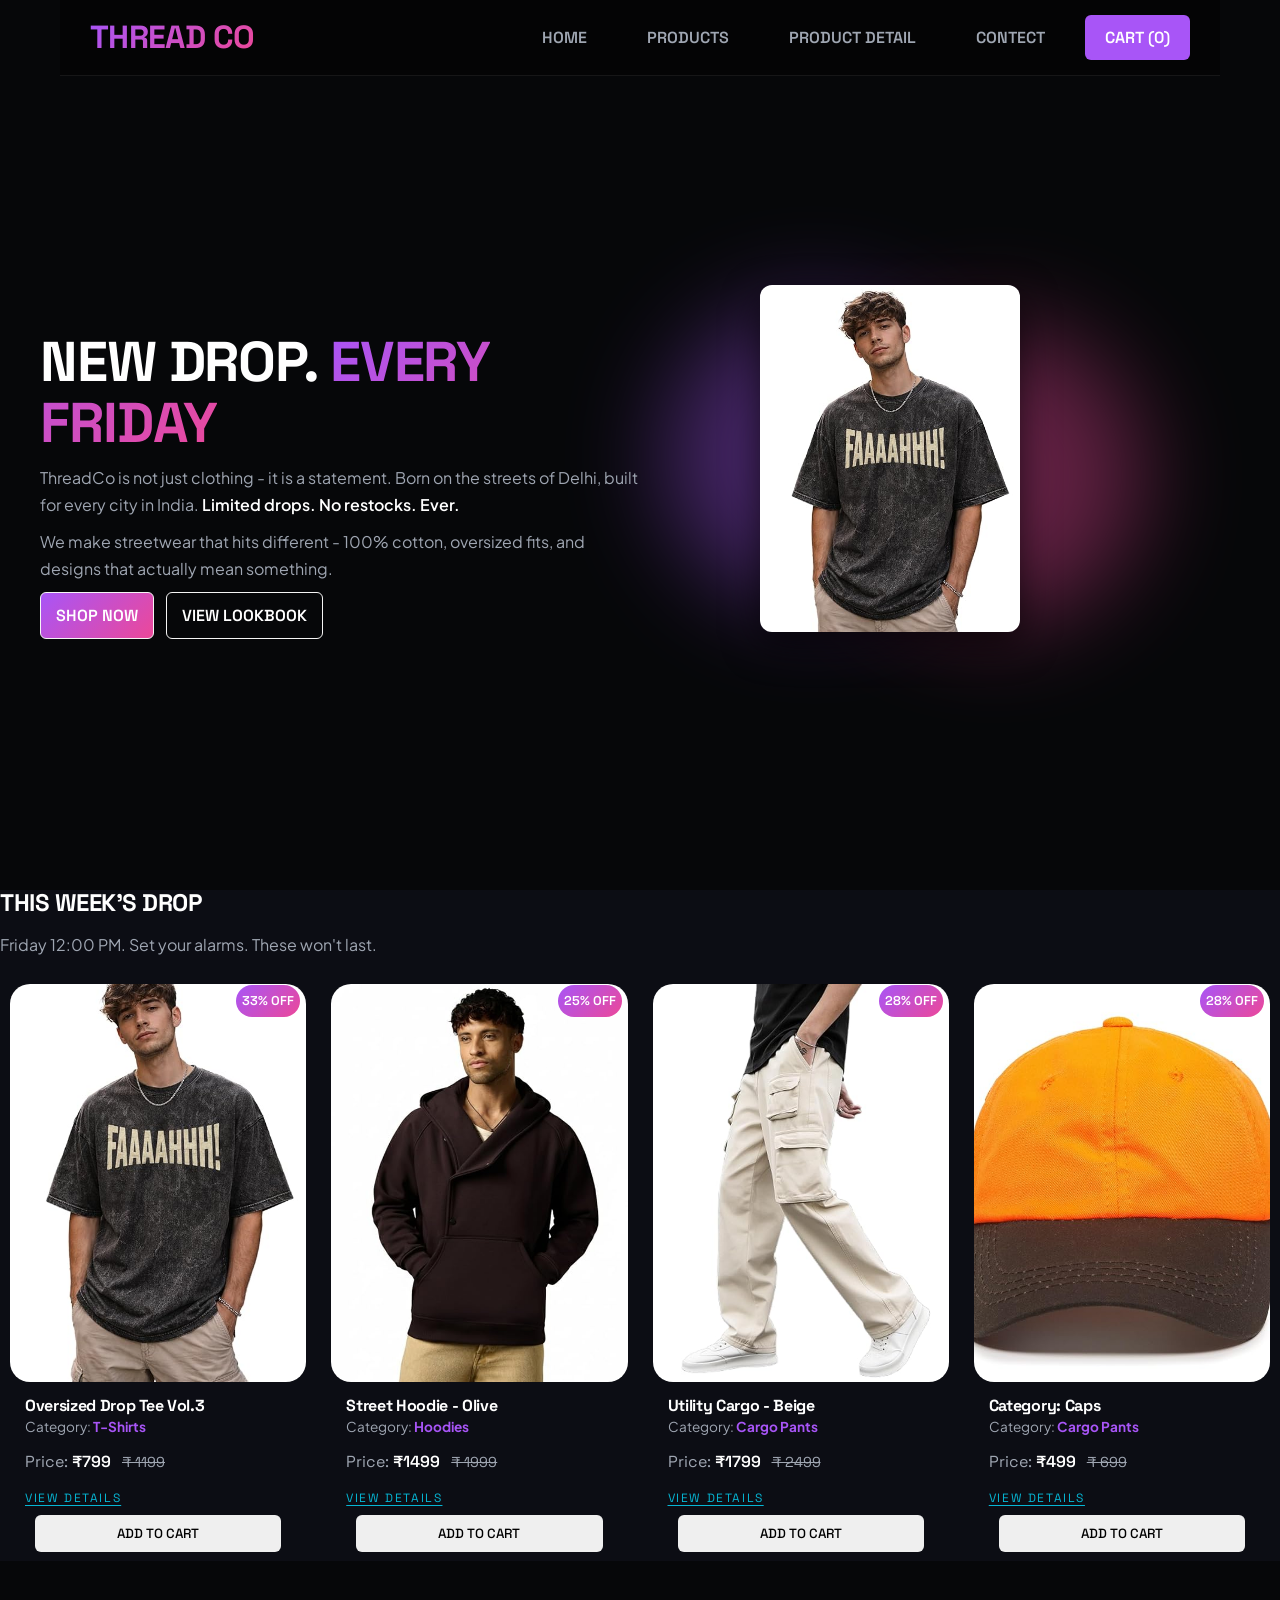
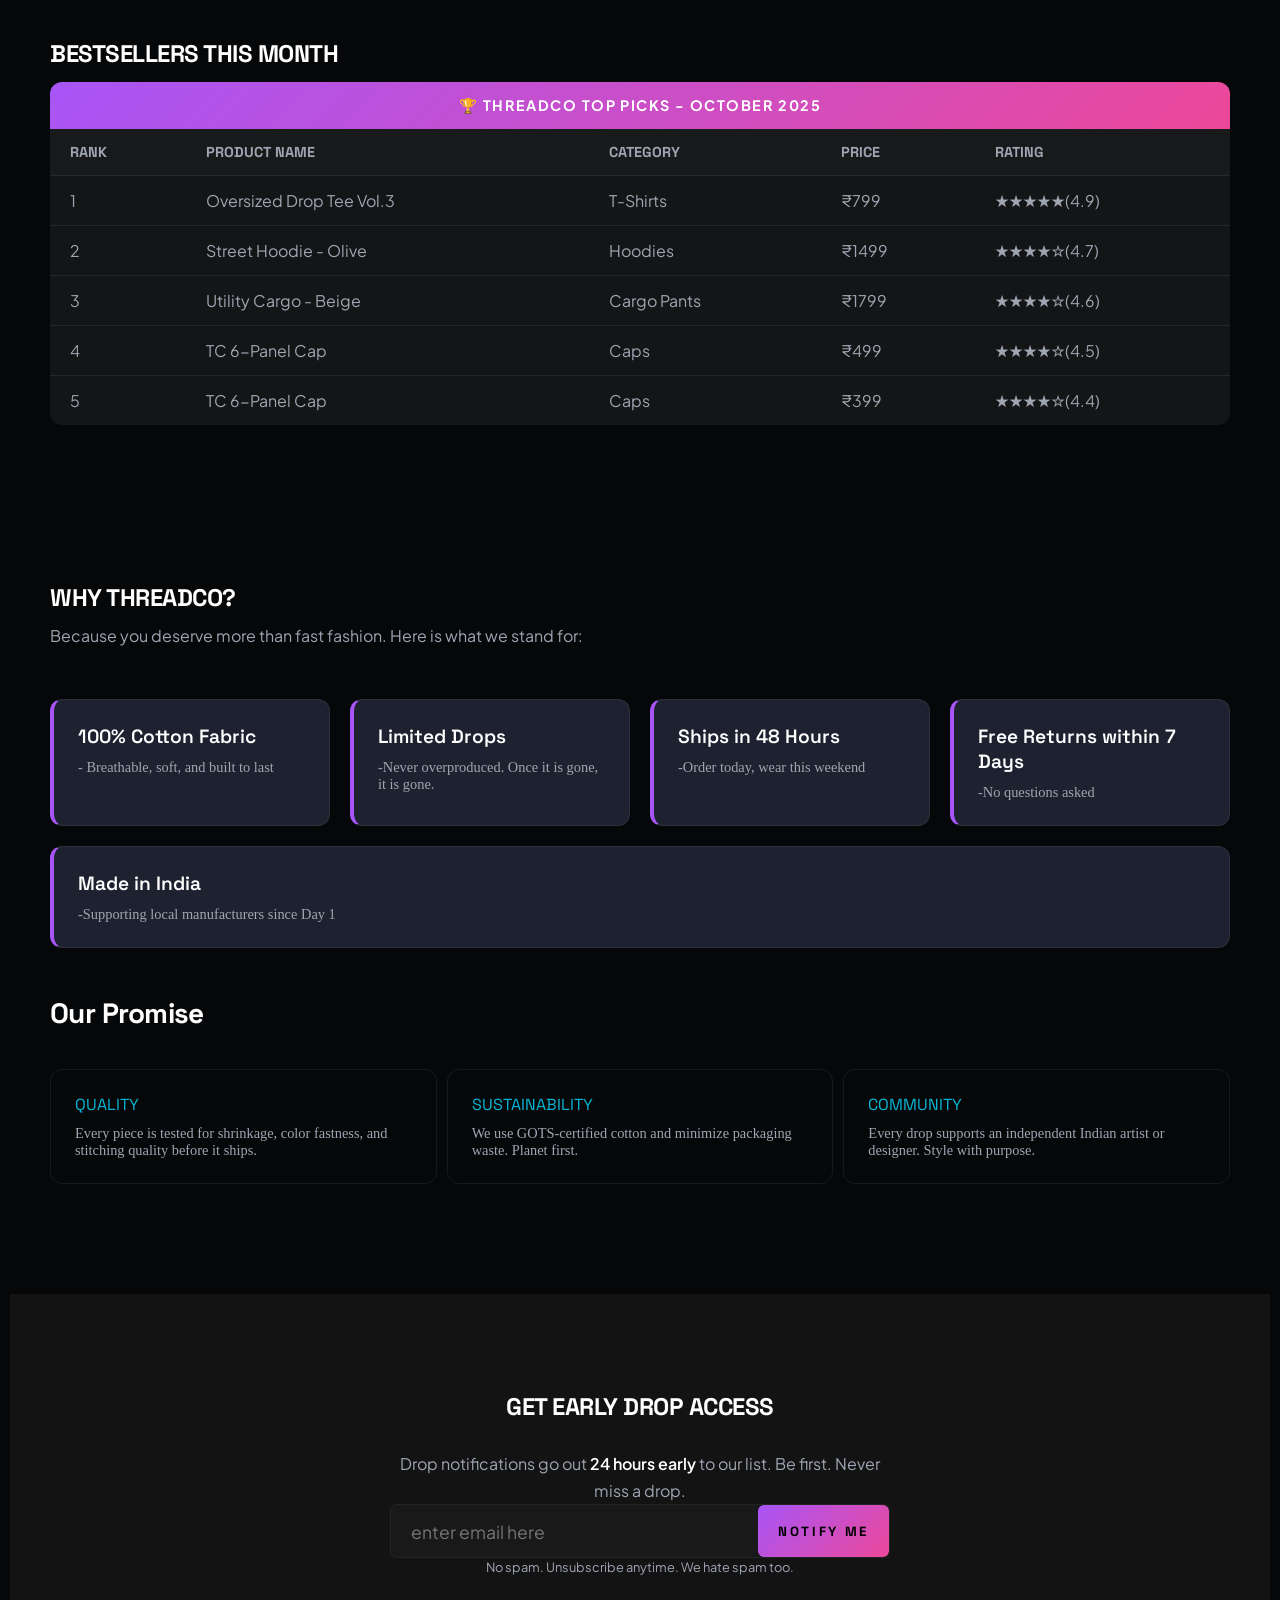
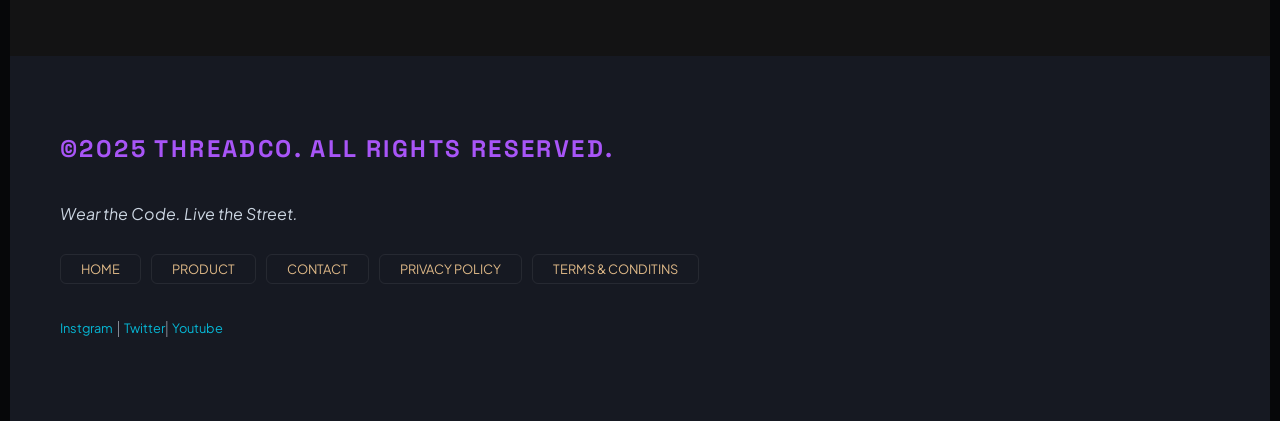
==== commit 5587b41f: "change heading" ====
--- a/index.html
+++ b/index.html
@@ -11,7 +11,7 @@
 </head>
 <body>
     <header>
-        <h1>Theread Co</h1>
+        <h1>Thread Co</h1>
         <!-- <p><em>Were the code live the street.</em></p> -->
      <nav>
         <ul>
